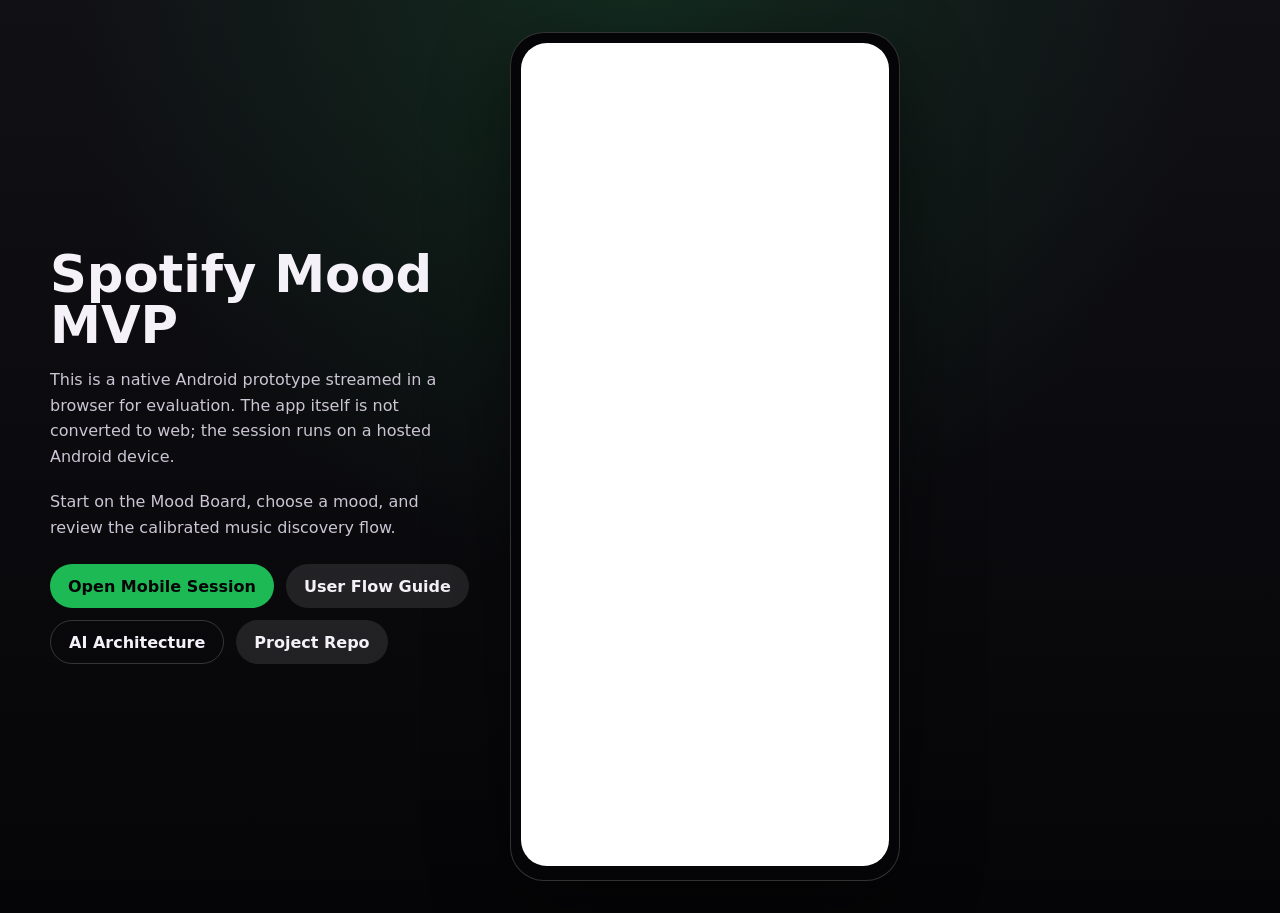
==== deploy/evaluator-portal/index.html @ c72fb3ac "Initial Commit" ====
<!doctype html>
<html lang="en">
  <head>
    <meta charset="utf-8" />
    <meta name="viewport" content="width=device-width, initial-scale=1" />
    <title>Spotify Mood MVP</title>
    <style>
      :root {
        color-scheme: dark;
        font-family: Inter, ui-sans-serif, system-ui, -apple-system, BlinkMacSystemFont, "Segoe UI", sans-serif;
        background: #101014;
        color: #f4f1f8;
      }

      * {
        box-sizing: border-box;
      }

      body {
        margin: 0;
        min-height: 100vh;
        display: grid;
        place-items: center;
        background:
          radial-gradient(circle at 50% 0%, rgba(29, 185, 84, 0.16), transparent 36rem),
          linear-gradient(180deg, #111015 0%, #050507 100%);
      }

      main {
        width: min(1180px, calc(100vw - 32px));
        display: grid;
        grid-template-columns: minmax(280px, 420px) minmax(320px, 390px);
        gap: 40px;
        align-items: center;
        padding: 32px 0;
      }

      h1 {
        margin: 0 0 16px;
        font-size: clamp(2rem, 4vw, 4rem);
        line-height: 1;
        letter-spacing: 0;
      }

      p {
        margin: 0 0 20px;
        color: #cbc5d4;
        font-size: 1rem;
        line-height: 1.6;
      }

      a {
        color: inherit;
      }

      .actions {
        display: flex;
        flex-wrap: wrap;
        gap: 12px;
        margin-top: 24px;
      }

      .button {
        display: inline-flex;
        align-items: center;
        justify-content: center;
        min-height: 44px;
        padding: 0 18px;
        border-radius: 999px;
        background: #1db954;
        color: #050507;
        font-weight: 800;
        text-decoration: none;
      }

      .button.secondary {
        background: rgba(255, 255, 255, 0.1);
        color: #f4f1f8;
      }

      .button.outline {
        border: 1px solid rgba(255, 255, 255, 0.18);
        background: transparent;
        color: #f4f1f8;
      }

      .phone {
        width: min(390px, 100%);
        aspect-ratio: 9 / 19.5;
        border: 1px solid rgba(255, 255, 255, 0.18);
        border-radius: 34px;
        padding: 10px;
        background: #050507;
        box-shadow: 0 24px 80px rgba(0, 0, 0, 0.48);
      }

      iframe {
        width: 100%;
        height: 100%;
        border: 0;
        border-radius: 26px;
        background: #000;
      }

      .placeholder {
        height: 100%;
        display: grid;
        place-items: center;
        padding: 24px;
        text-align: center;
        border-radius: 26px;
        background: #15131a;
        color: #d8d2df;
      }

      @media (max-width: 840px) {
        main {
          grid-template-columns: 1fr;
          gap: 28px;
        }

        .phone {
          margin: 0 auto;
        }
      }
    </style>
    <script src="./app-config.js"></script>
  </head>
  <body>
    <main>
      <section>
        <h1>Spotify Mood MVP</h1>
        <p>
          This is a native Android prototype streamed in a browser for evaluation. The app itself is not converted to
          web; the session runs on a hosted Android device.
        </p>
        <p>
          Start on the Mood Board, choose a mood, and review the calibrated music discovery flow.
        </p>
        <div class="actions">
          <a class="button" href="#" target="_blank" rel="noreferrer" data-appetize-link>Open Mobile Session</a>
          <a class="button secondary" href="./user-flow.html" target="_blank" rel="noreferrer">User Flow Guide</a>
          <a class="button outline" href="./ai-architecture.html" target="_blank" rel="noreferrer">AI Architecture</a>
          <a class="button secondary" href="https://github.com/" target="_blank" rel="noreferrer" data-repo-link>Project Repo</a>
        </div>
      </section>

      <section class="phone" aria-label="Hosted Android emulator">
        <iframe
          src="about:blank"
          title="Spotify Mood MVP Android session"
          allow="clipboard-read; clipboard-write"
          data-appetize-frame
        ></iframe>
      </section>
    </main>
    <script>
      const config = window.SPOTIFY_MOOD_MVP_CONFIG || {};
      const fallbackUrl = "https://appetize.io";
      const appUrl = config.appetizeUrl || fallbackUrl;
      const embedUrl = config.appetizeEmbedUrl || appUrl;
      const repoUrl = config.repositoryUrl || "https://github.com/";

      document.querySelectorAll("[data-appetize-link]").forEach((link) => {
        link.href = appUrl;
      });

      document.querySelectorAll("[data-appetize-frame]").forEach((frame) => {
        frame.src = embedUrl;
      });

      const repoLink = document.querySelector("[data-repo-link]");
      if (repoLink) {
        repoLink.href = repoUrl;
      }
    </script>
  </body>
</html>
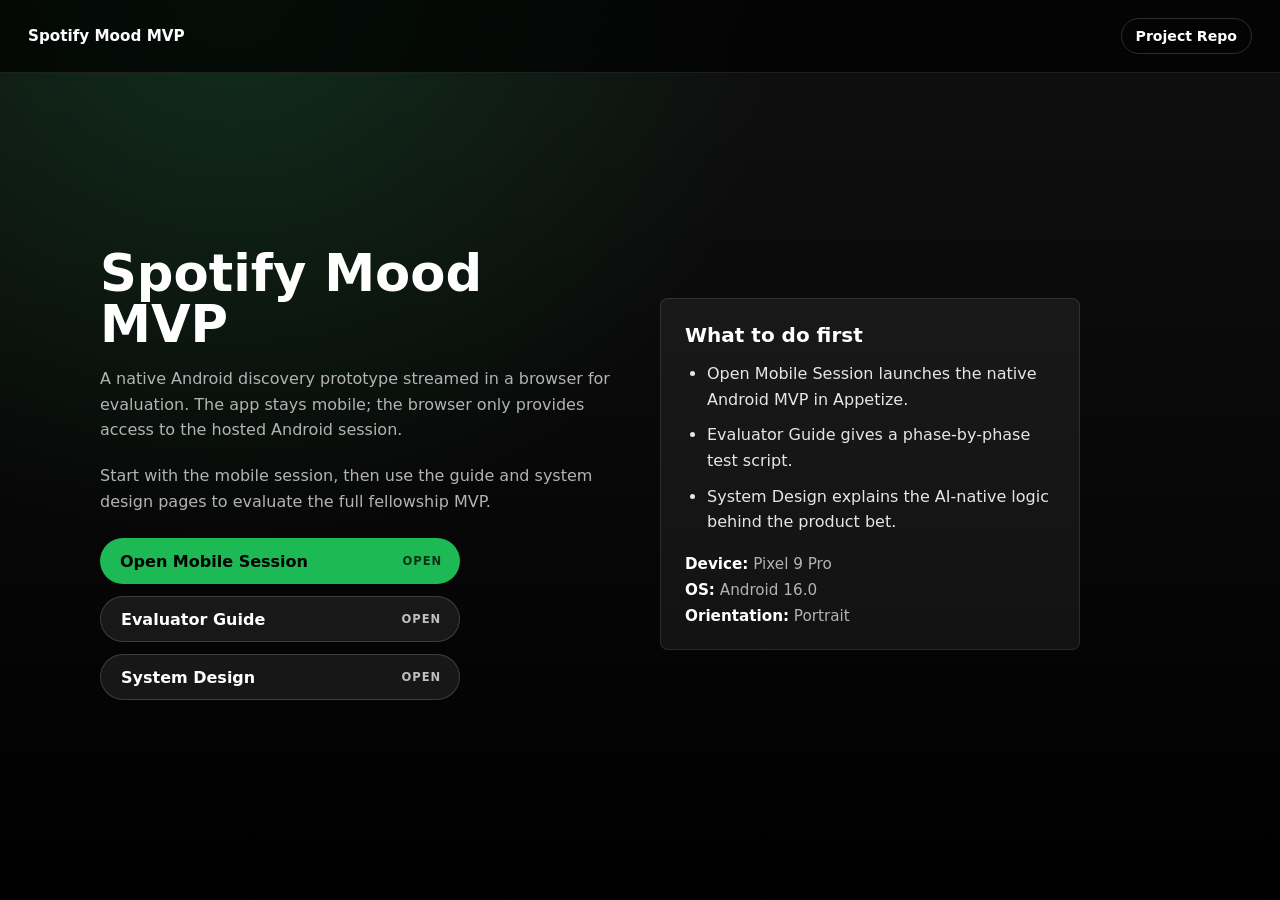
==== commit 56ba5ed4: "UI changes" ====
--- a/deploy/evaluator-portal/index.html
+++ b/deploy/evaluator-portal/index.html
@@ -8,8 +8,12 @@
       :root {
         color-scheme: dark;
         font-family: Inter, ui-sans-serif, system-ui, -apple-system, BlinkMacSystemFont, "Segoe UI", sans-serif;
-        background: #101014;
-        color: #f4f1f8;
+        background: #000;
+        color: #fff;
+        --green: #1db954;
+        --muted: #b3b3b3;
+        --soft: #e6e6e6;
+        --border: rgba(255, 255, 255, 0.1);
       }
 
       * {
@@ -19,20 +23,59 @@
       body {
         margin: 0;
         min-height: 100vh;
+        background:
+          radial-gradient(circle at 18% 0%, rgba(29, 185, 84, 0.18), transparent 34rem),
+          linear-gradient(180deg, #101010 0%, #000 100%);
+      }
+
+      a {
+        color: inherit;
+      }
+
+      .topbar {
+        position: fixed;
+        top: 0;
+        left: 0;
+        right: 0;
+        z-index: 10;
+        display: flex;
+        align-items: center;
+        justify-content: space-between;
+        gap: 16px;
+        padding: 18px 28px;
+        background: rgba(0, 0, 0, 0.72);
+        border-bottom: 1px solid var(--border);
+        backdrop-filter: blur(18px);
+      }
+
+      .brand {
+        font-size: 0.95rem;
+        font-weight: 800;
+        text-decoration: none;
+      }
+
+      .repo-link {
+        min-height: 36px;
+        display: inline-flex;
+        align-items: center;
+        justify-content: center;
+        padding: 0 14px;
+        border: 1px solid rgba(255, 255, 255, 0.16);
+        border-radius: 999px;
+        font-size: 0.88rem;
+        font-weight: 700;
+        text-decoration: none;
+      }
+
+      main {
+        width: min(1080px, calc(100vw - 32px));
+        min-height: 100vh;
+        margin: 0 auto;
         display: grid;
-        place-items: center;
-        background:
-          radial-gradient(circle at 50% 0%, rgba(29, 185, 84, 0.16), transparent 36rem),
-          linear-gradient(180deg, #111015 0%, #050507 100%);
-      }
-
-      main {
-        width: min(1180px, calc(100vw - 32px));
-        display: grid;
-        grid-template-columns: minmax(280px, 420px) minmax(320px, 390px);
+        grid-template-columns: minmax(280px, 520px) minmax(280px, 420px);
         gap: 40px;
         align-items: center;
-        padding: 32px 0;
+        padding: 96px 0 48px;
       }
 
       h1 {
@@ -44,135 +87,145 @@
 
       p {
         margin: 0 0 20px;
-        color: #cbc5d4;
+        color: var(--muted);
         font-size: 1rem;
         line-height: 1.6;
       }
 
-      a {
-        color: inherit;
-      }
-
       .actions {
-        display: flex;
-        flex-wrap: wrap;
+        display: grid;
         gap: 12px;
+        max-width: 360px;
         margin-top: 24px;
       }
 
       .button {
+        min-height: 46px;
         display: inline-flex;
         align-items: center;
-        justify-content: center;
-        min-height: 44px;
-        padding: 0 18px;
+        justify-content: space-between;
+        padding: 0 18px 0 20px;
         border-radius: 999px;
-        background: #1db954;
-        color: #050507;
+        background: var(--green);
+        color: #000;
         font-weight: 800;
         text-decoration: none;
       }
 
+      .button::after {
+        content: "open";
+        font-size: 0.72rem;
+        font-weight: 900;
+        letter-spacing: 0.08em;
+        text-transform: uppercase;
+        opacity: 0.72;
+      }
+
       .button.secondary {
-        background: rgba(255, 255, 255, 0.1);
-        color: #f4f1f8;
-      }
-
-      .button.outline {
-        border: 1px solid rgba(255, 255, 255, 0.18);
-        background: transparent;
-        color: #f4f1f8;
-      }
-
-      .phone {
-        width: min(390px, 100%);
-        aspect-ratio: 9 / 19.5;
-        border: 1px solid rgba(255, 255, 255, 0.18);
-        border-radius: 34px;
-        padding: 10px;
-        background: #050507;
-        box-shadow: 0 24px 80px rgba(0, 0, 0, 0.48);
-      }
-
-      iframe {
-        width: 100%;
-        height: 100%;
-        border: 0;
-        border-radius: 26px;
-        background: #000;
-      }
-
-      .placeholder {
-        height: 100%;
+        border: 1px solid rgba(255, 255, 255, 0.16);
+        background: rgba(255, 255, 255, 0.08);
+        color: #fff;
+      }
+
+      .panel {
+        border: 1px solid var(--border);
+        border-radius: 8px;
+        background: rgba(255, 255, 255, 0.06);
+        padding: 24px;
+      }
+
+      .panel h2 {
+        margin: 0 0 14px;
+        font-size: 1.25rem;
+        letter-spacing: 0;
+      }
+
+      .panel ul {
+        margin: 0;
+        padding-left: 22px;
+        color: var(--soft);
+        line-height: 1.6;
+      }
+
+      .panel li + li {
+        margin-top: 10px;
+      }
+
+      .device {
         display: grid;
-        place-items: center;
-        padding: 24px;
-        text-align: center;
-        border-radius: 26px;
-        background: #15131a;
-        color: #d8d2df;
+        gap: 8px;
+        margin-top: 20px;
+        color: var(--muted);
+        font-size: 0.95rem;
+      }
+
+      .device strong {
+        color: #fff;
       }
 
       @media (max-width: 840px) {
+        .topbar {
+          padding: 14px 16px;
+        }
+
         main {
           grid-template-columns: 1fr;
           gap: 28px;
         }
-
-        .phone {
-          margin: 0 auto;
-        }
       }
     </style>
     <script src="./app-config.js"></script>
   </head>
   <body>
+    <header class="topbar">
+      <a class="brand" href="./index.html">Spotify Mood MVP</a>
+      <a class="repo-link" href="https://github.com/Jagadeesh11200/Spotify-Prototype/" target="_blank" rel="noreferrer" data-repo-link>Project Repo</a>
+    </header>
+
     <main>
       <section>
         <h1>Spotify Mood MVP</h1>
         <p>
-          This is a native Android prototype streamed in a browser for evaluation. The app itself is not converted to
-          web; the session runs on a hosted Android device.
+          A native Android discovery prototype streamed in a browser for evaluation. The app stays mobile; the browser
+          only provides access to the hosted Android session.
         </p>
         <p>
-          Start on the Mood Board, choose a mood, and review the calibrated music discovery flow.
+          Start with the mobile session, then use the guide and system design pages to evaluate the full fellowship MVP.
         </p>
         <div class="actions">
           <a class="button" href="#" target="_blank" rel="noreferrer" data-appetize-link>Open Mobile Session</a>
-          <a class="button secondary" href="./user-flow.html" target="_blank" rel="noreferrer">User Flow Guide</a>
-          <a class="button outline" href="./ai-architecture.html" target="_blank" rel="noreferrer">AI Architecture</a>
-          <a class="button secondary" href="https://github.com/" target="_blank" rel="noreferrer" data-repo-link>Project Repo</a>
+          <a class="button secondary" href="./evaluator-guide.html" target="_blank" rel="noreferrer">Evaluator Guide</a>
+          <a class="button secondary" href="./system-design.html" target="_blank" rel="noreferrer">System Design</a>
         </div>
       </section>
 
-      <section class="phone" aria-label="Hosted Android emulator">
-        <iframe
-          src="about:blank"
-          title="Spotify Mood MVP Android session"
-          allow="clipboard-read; clipboard-write"
-          data-appetize-frame
-        ></iframe>
+      <section class="panel" aria-label="Evaluation instructions">
+        <h2>What to do first</h2>
+        <ul>
+          <li>Open Mobile Session launches the native Android MVP in Appetize.</li>
+          <li>Evaluator Guide gives a phase-by-phase test script.</li>
+          <li>System Design explains the AI-native logic behind the product bet.</li>
+        </ul>
+        <div class="device">
+          <span><strong>Device:</strong> Pixel 9 Pro</span>
+          <span><strong>OS:</strong> Android 16.0</span>
+          <span><strong>Orientation:</strong> Portrait</span>
+        </div>
       </section>
     </main>
+
     <script>
       const config = window.SPOTIFY_MOOD_MVP_CONFIG || {};
-      const fallbackUrl = "https://appetize.io";
-      const appUrl = config.appetizeUrl || fallbackUrl;
-      const embedUrl = config.appetizeEmbedUrl || appUrl;
+      const appUrl = config.appetizeUrl || "https://appetize.io";
       const repoUrl = config.repositoryUrl || "https://github.com/";
 
       document.querySelectorAll("[data-appetize-link]").forEach((link) => {
         link.href = appUrl;
       });
 
-      document.querySelectorAll("[data-appetize-frame]").forEach((frame) => {
-        frame.src = embedUrl;
+      document.querySelectorAll("[data-repo-link]").forEach((link) => {
+        link.href = repoUrl;
       });
-
-      const repoLink = document.querySelector("[data-repo-link]");
-      if (repoLink) {
-        repoLink.href = repoUrl;
-      }
     </script>
   </body>
 </html>
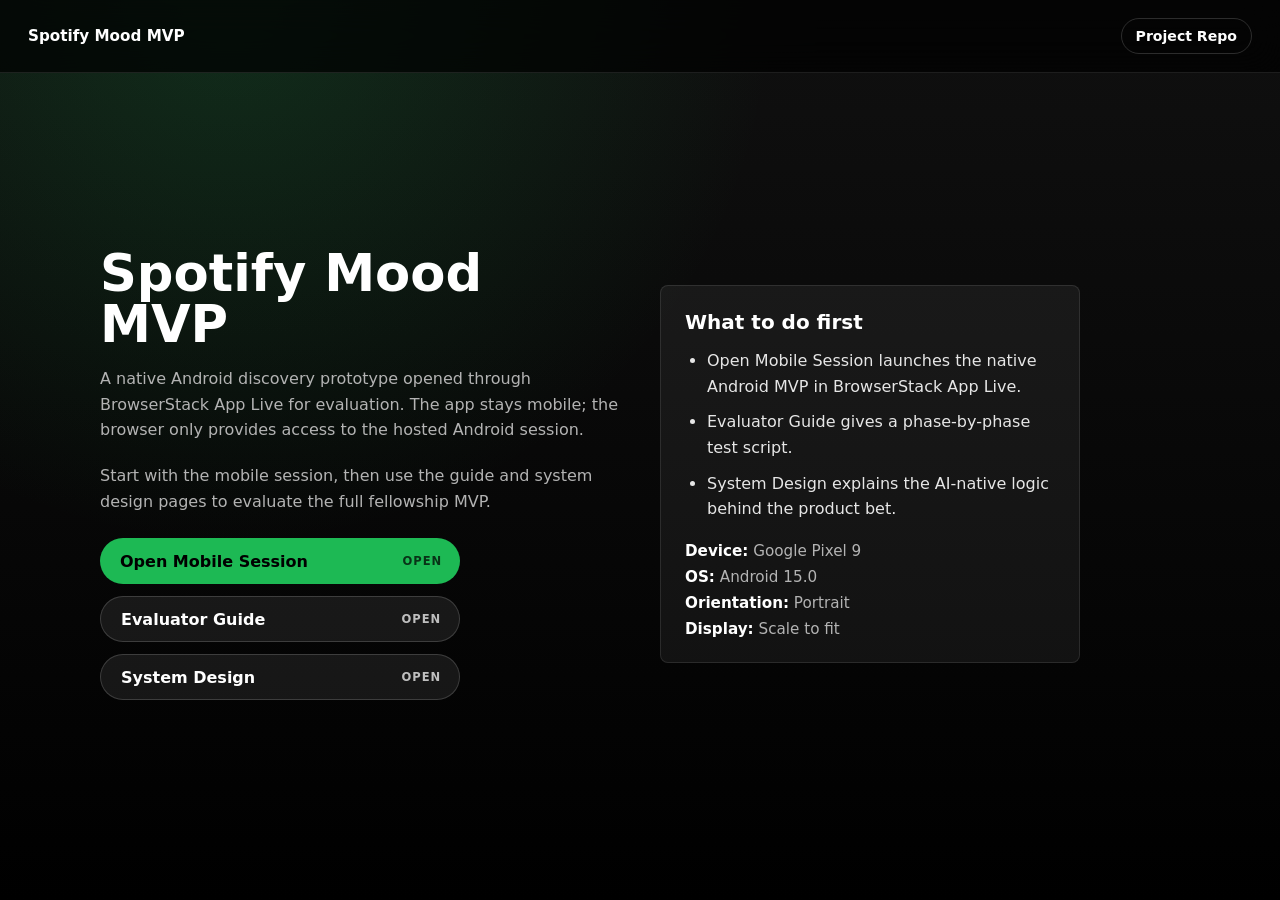
==== commit a041cbbe: "BrowerStack Migration Changes" ====
--- a/deploy/evaluator-portal/index.html
+++ b/deploy/evaluator-portal/index.html
@@ -179,21 +179,21 @@
   <body>
     <header class="topbar">
       <a class="brand" href="./index.html">Spotify Mood MVP</a>
-      <a class="repo-link" href="https://github.com/Jagadeesh11200/Spotify-Prototype/" target="_blank" rel="noreferrer" data-repo-link>Project Repo</a>
+      <a class="repo-link" href="https://github.com/" target="_blank" rel="noreferrer" data-repo-link>Project Repo</a>
     </header>
 
     <main>
       <section>
         <h1>Spotify Mood MVP</h1>
         <p>
-          A native Android discovery prototype streamed in a browser for evaluation. The app stays mobile; the browser
-          only provides access to the hosted Android session.
+          A native Android discovery prototype opened through BrowserStack App Live for evaluation. The app stays
+          mobile; the browser only provides access to the hosted Android session.
         </p>
         <p>
           Start with the mobile session, then use the guide and system design pages to evaluate the full fellowship MVP.
         </p>
         <div class="actions">
-          <a class="button" href="#" target="_blank" rel="noreferrer" data-appetize-link>Open Mobile Session</a>
+          <a class="button" href="#" target="_blank" rel="noreferrer" data-mobile-session-link>Open Mobile Session</a>
           <a class="button secondary" href="./evaluator-guide.html" target="_blank" rel="noreferrer">Evaluator Guide</a>
           <a class="button secondary" href="./system-design.html" target="_blank" rel="noreferrer">System Design</a>
         </div>
@@ -202,24 +202,25 @@
       <section class="panel" aria-label="Evaluation instructions">
         <h2>What to do first</h2>
         <ul>
-          <li>Open Mobile Session launches the native Android MVP in Appetize.</li>
+          <li>Open Mobile Session launches the native Android MVP in BrowserStack App Live.</li>
           <li>Evaluator Guide gives a phase-by-phase test script.</li>
           <li>System Design explains the AI-native logic behind the product bet.</li>
         </ul>
         <div class="device">
-          <span><strong>Device:</strong> Pixel 9 Pro</span>
-          <span><strong>OS:</strong> Android 16.0</span>
+          <span><strong>Device:</strong> Google Pixel 9</span>
+          <span><strong>OS:</strong> Android 15.0</span>
           <span><strong>Orientation:</strong> Portrait</span>
+          <span><strong>Display:</strong> Scale to fit</span>
         </div>
       </section>
     </main>
 
     <script>
       const config = window.SPOTIFY_MOOD_MVP_CONFIG || {};
-      const appUrl = config.appetizeUrl || "https://appetize.io";
+      const appUrl = config.mobileSessionUrl || "https://app-live.browserstack.com/dashboard";
       const repoUrl = config.repositoryUrl || "https://github.com/";
 
-      document.querySelectorAll("[data-appetize-link]").forEach((link) => {
+      document.querySelectorAll("[data-mobile-session-link]").forEach((link) => {
         link.href = appUrl;
       });
 
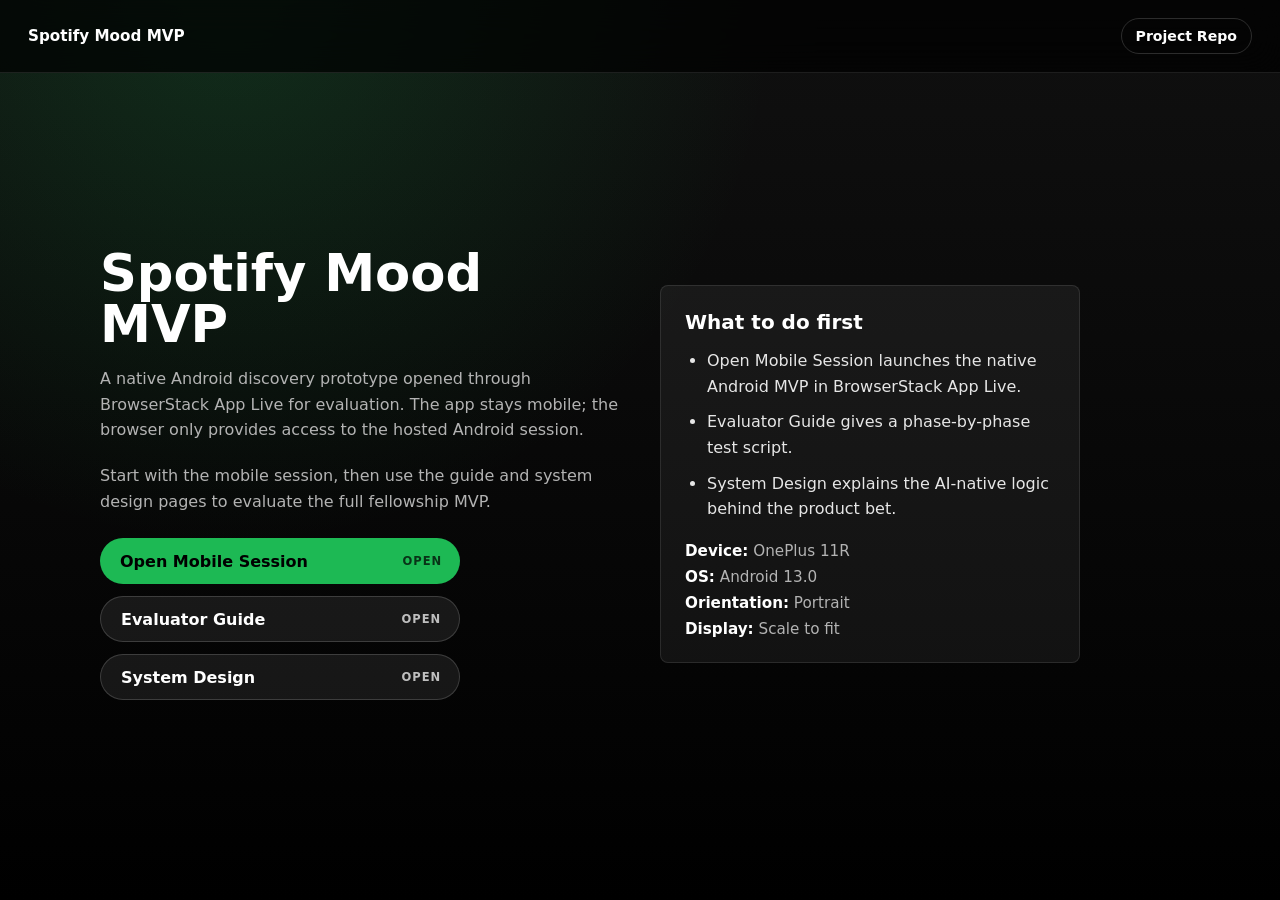
==== commit 79e98f4c: "Day 2 Changes" ====
--- a/deploy/evaluator-portal/index.html
+++ b/deploy/evaluator-portal/index.html
@@ -207,8 +207,8 @@
           <li>System Design explains the AI-native logic behind the product bet.</li>
         </ul>
         <div class="device">
-          <span><strong>Device:</strong> Google Pixel 9</span>
-          <span><strong>OS:</strong> Android 15.0</span>
+          <span><strong>Device:</strong> OnePlus 11R</span>
+          <span><strong>OS:</strong> Android 13.0</span>
           <span><strong>Orientation:</strong> Portrait</span>
           <span><strong>Display:</strong> Scale to fit</span>
         </div>
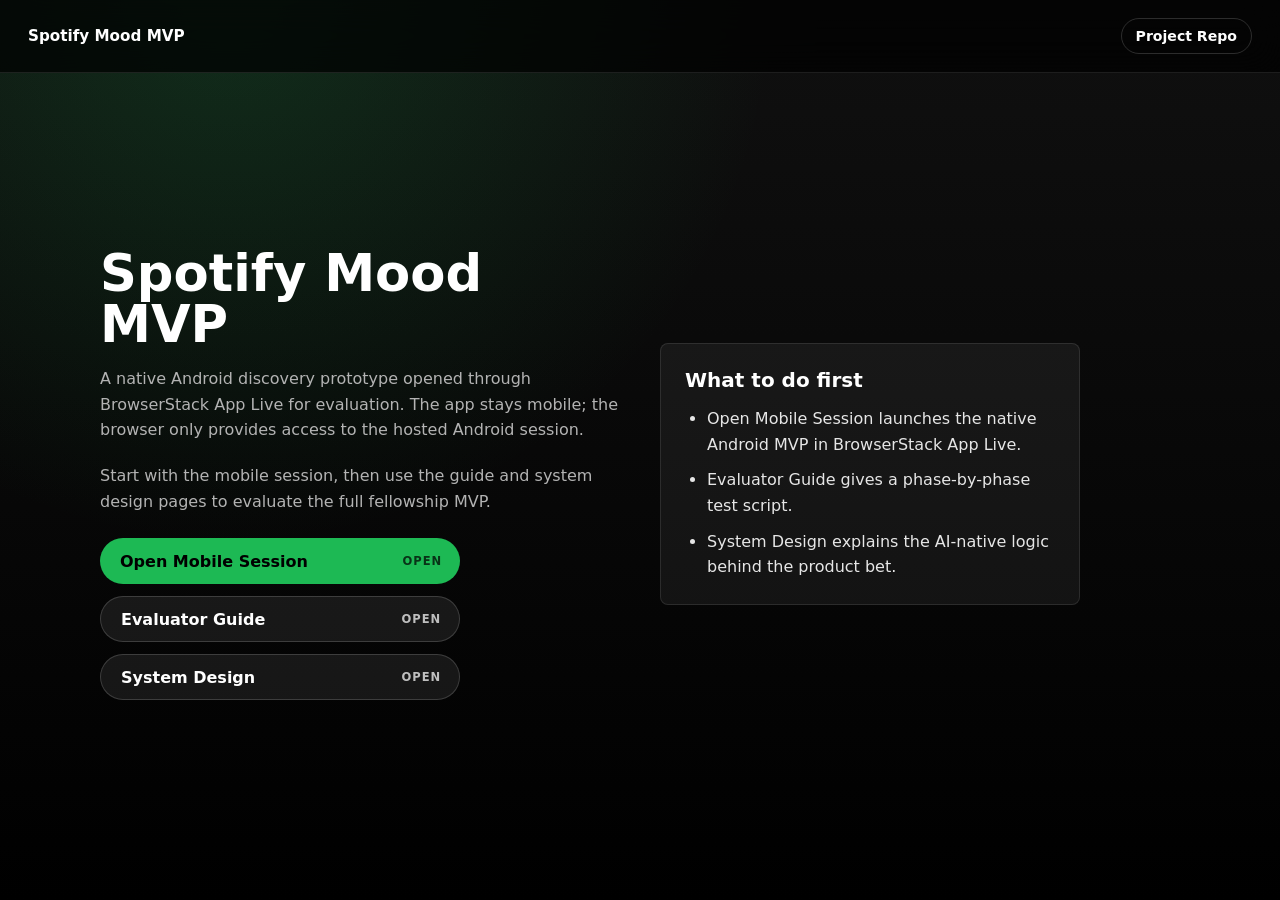
==== commit 2b1d4dd5: "Device Changes" ====
--- a/deploy/evaluator-portal/index.html
+++ b/deploy/evaluator-portal/index.html
@@ -151,18 +151,6 @@
         margin-top: 10px;
       }
 
-      .device {
-        display: grid;
-        gap: 8px;
-        margin-top: 20px;
-        color: var(--muted);
-        font-size: 0.95rem;
-      }
-
-      .device strong {
-        color: #fff;
-      }
-
       @media (max-width: 840px) {
         .topbar {
           padding: 14px 16px;
@@ -179,7 +167,7 @@
   <body>
     <header class="topbar">
       <a class="brand" href="./index.html">Spotify Mood MVP</a>
-      <a class="repo-link" href="https://github.com/" target="_blank" rel="noreferrer" data-repo-link>Project Repo</a>
+      <a class="repo-link" href="https://github.com/Jagadeesh11200/Spotify-Prototype/" target="_blank" rel="noreferrer" data-repo-link>Project Repo</a>
     </header>
 
     <main>
@@ -206,19 +194,13 @@
           <li>Evaluator Guide gives a phase-by-phase test script.</li>
           <li>System Design explains the AI-native logic behind the product bet.</li>
         </ul>
-        <div class="device">
-          <span><strong>Device:</strong> OnePlus 11R</span>
-          <span><strong>OS:</strong> Android 13.0</span>
-          <span><strong>Orientation:</strong> Portrait</span>
-          <span><strong>Display:</strong> Scale to fit</span>
-        </div>
       </section>
     </main>
 
     <script>
       const config = window.SPOTIFY_MOOD_MVP_CONFIG || {};
       const appUrl = config.mobileSessionUrl || "https://app-live.browserstack.com/dashboard";
-      const repoUrl = config.repositoryUrl || "https://github.com/";
+      const repoUrl = config.repositoryUrl || "https://github.com/Jagadeesh11200/Spotify-Prototype/";
 
       document.querySelectorAll("[data-mobile-session-link]").forEach((link) => {
         link.href = appUrl;
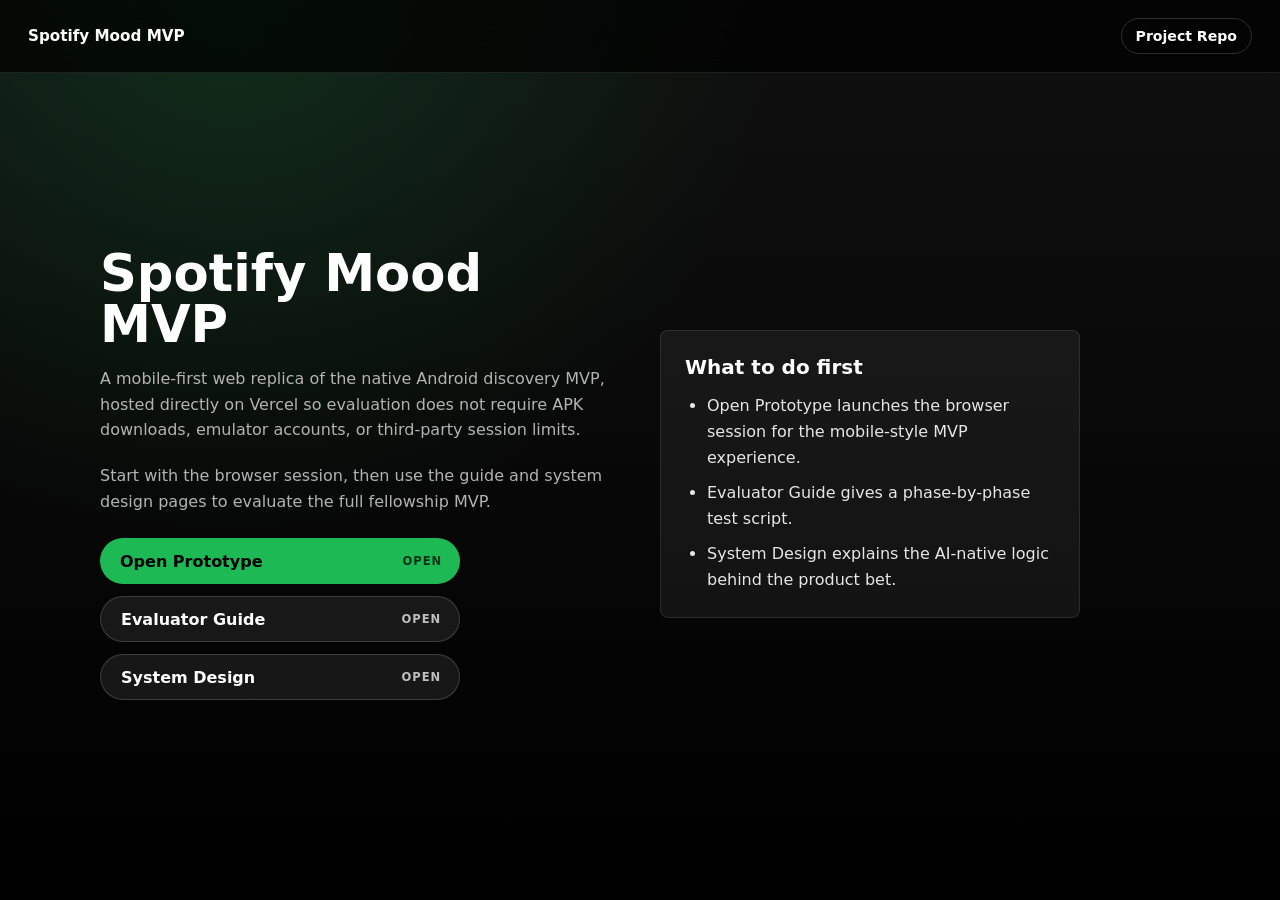
==== commit c7308f31: "Emulator removal changes" ====
--- a/deploy/evaluator-portal/index.html
+++ b/deploy/evaluator-portal/index.html
@@ -174,14 +174,14 @@
       <section>
         <h1>Spotify Mood MVP</h1>
         <p>
-          A native Android discovery prototype opened through BrowserStack App Live for evaluation. The app stays
-          mobile; the browser only provides access to the hosted Android session.
+          A mobile-first web replica of the native Android discovery MVP, hosted directly on Vercel so evaluation does
+          not require APK downloads, emulator accounts, or third-party session limits.
         </p>
         <p>
-          Start with the mobile session, then use the guide and system design pages to evaluate the full fellowship MVP.
+          Start with the browser session, then use the guide and system design pages to evaluate the full fellowship MVP.
         </p>
         <div class="actions">
-          <a class="button" href="#" target="_blank" rel="noreferrer" data-mobile-session-link>Open Mobile Session</a>
+          <a class="button" href="#" target="_blank" rel="noreferrer" data-browser-session-link>Open Prototype</a>
           <a class="button secondary" href="./evaluator-guide.html" target="_blank" rel="noreferrer">Evaluator Guide</a>
           <a class="button secondary" href="./system-design.html" target="_blank" rel="noreferrer">System Design</a>
         </div>
@@ -190,7 +190,7 @@
       <section class="panel" aria-label="Evaluation instructions">
         <h2>What to do first</h2>
         <ul>
-          <li>Open Mobile Session launches the native Android MVP in BrowserStack App Live.</li>
+          <li>Open Prototype launches the browser session for the mobile-style MVP experience.</li>
           <li>Evaluator Guide gives a phase-by-phase test script.</li>
           <li>System Design explains the AI-native logic behind the product bet.</li>
         </ul>
@@ -199,10 +199,10 @@
 
     <script>
       const config = window.SPOTIFY_MOOD_MVP_CONFIG || {};
-      const appUrl = config.mobileSessionUrl || "https://app-live.browserstack.com/dashboard";
+      const appUrl = config.browserSessionUrl || config.mobileSessionUrl || "./prototype.html";
       const repoUrl = config.repositoryUrl || "https://github.com/Jagadeesh11200/Spotify-Prototype/";
 
-      document.querySelectorAll("[data-mobile-session-link]").forEach((link) => {
+      document.querySelectorAll("[data-browser-session-link]").forEach((link) => {
         link.href = appUrl;
       });
 
